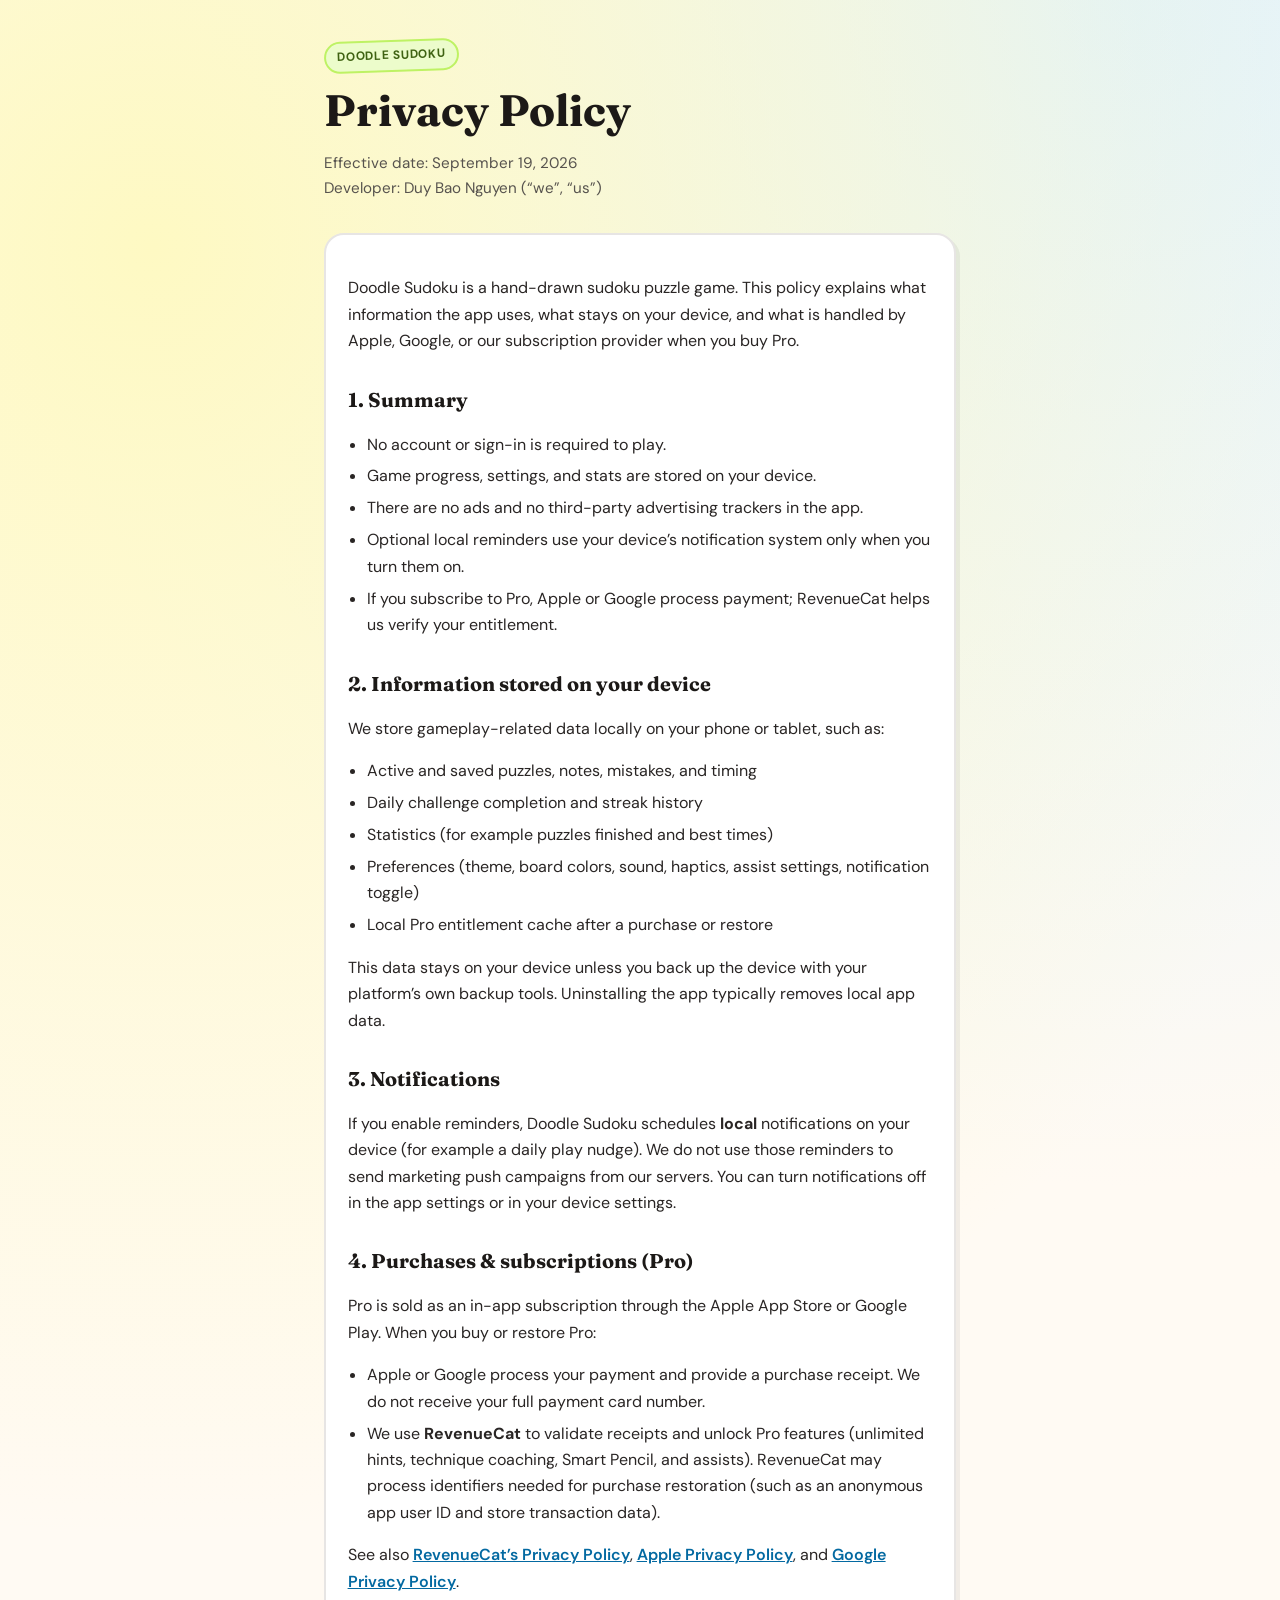
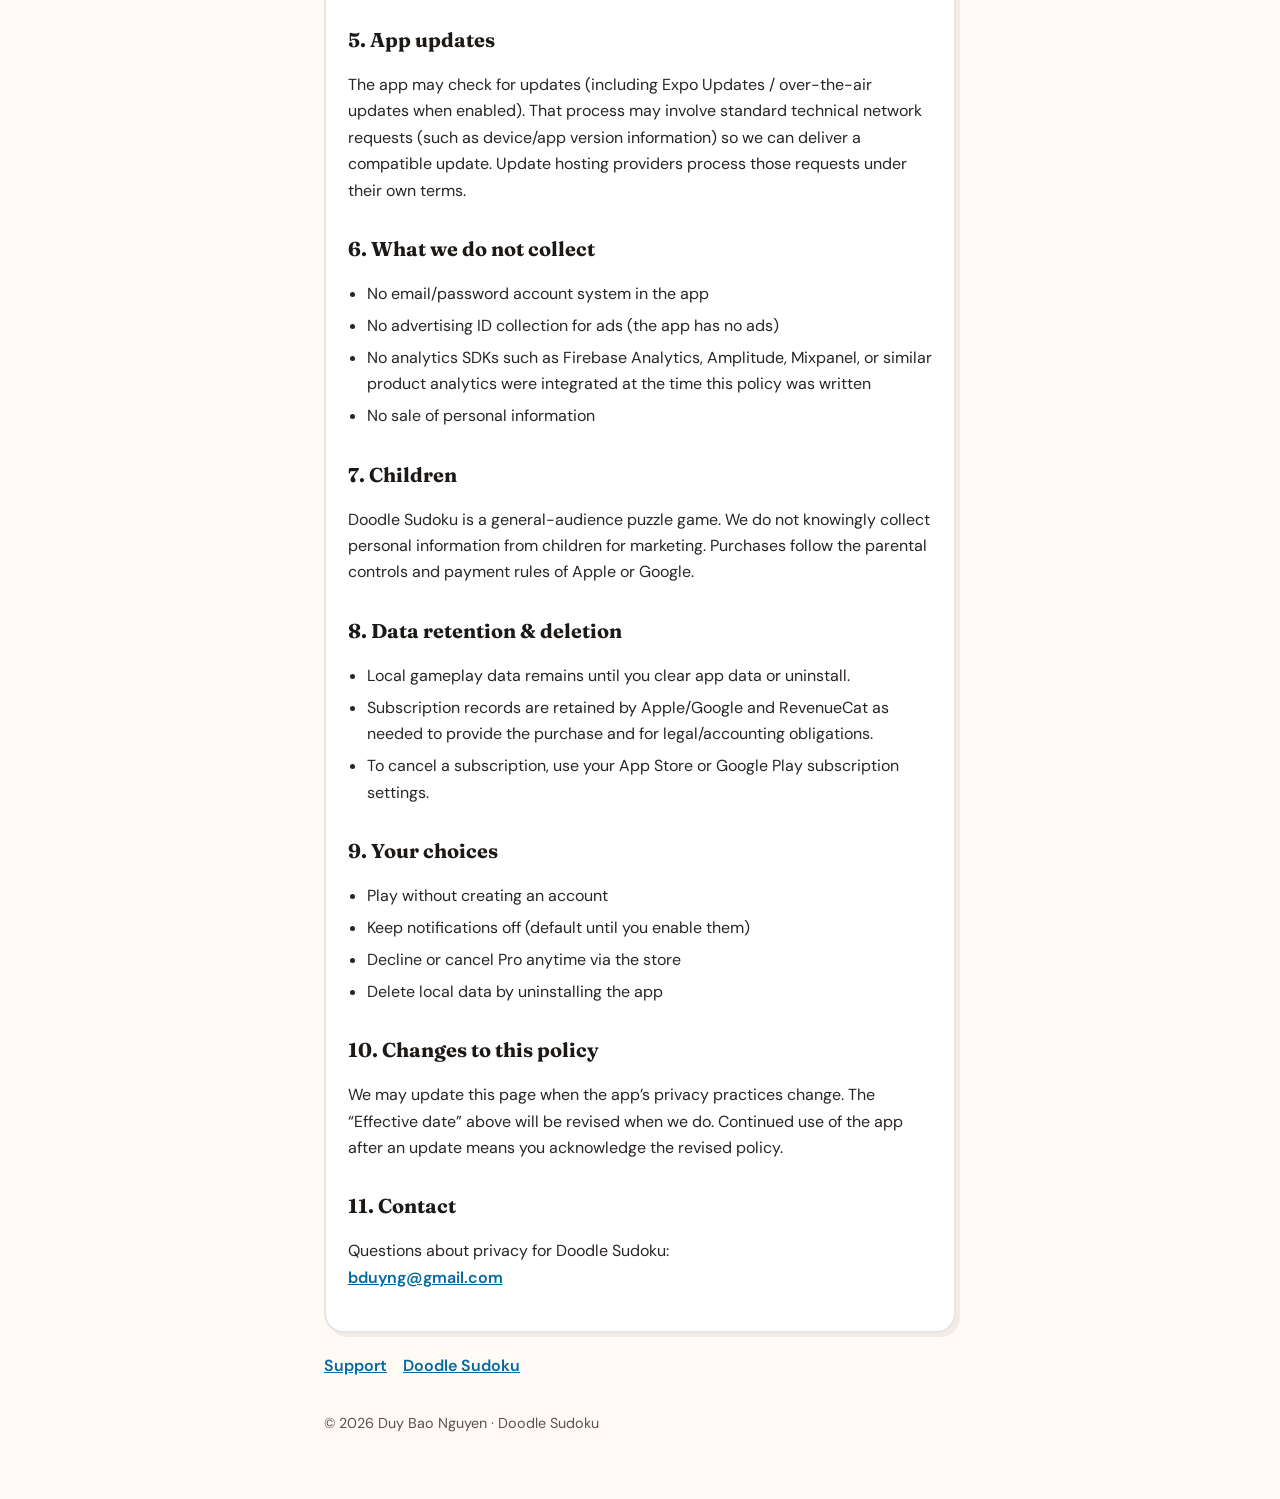
==== doodle-sudoku/privacy/index.html @ ee024f92 "Add Doodle Sudoku legal pages: doodle-sudoku/privacy/index.html" ====
<!DOCTYPE html>
<html lang="en">
  <head>
    <meta charset="utf-8" />
    <meta name="viewport" content="width=device-width, initial-scale=1" />
    <title>Privacy Policy — Doodle Sudoku</title>
    <meta
      name="description"
      content="Privacy Policy for Doodle Sudoku, a hand-drawn sudoku puzzle game by Duy Bao Nguyen."
    />
    <link rel="preconnect" href="https://fonts.googleapis.com" />
    <link rel="preconnect" href="https://fonts.gstatic.com" crossorigin />
    <link
      href="https://fonts.googleapis.com/css2?family=DM+Sans:ital,opsz,wght@0,9..40,400;0,9..40,600;0,9..40,700;1,9..40,400&family=Fraunces:opsz,wght@9..144,600;9..144,700&display=swap"
      rel="stylesheet"
    />
    <style>
      :root {
        --ink: #1c1917;
        --muted: #57534e;
        --paper: #fffaf3;
        --card: #ffffff;
        --line: #e7e5e4;
        --accent: #65a30d;
        --accent-soft: #ecfccb;
        --sky: #7dd3fc;
      }
      * {
        box-sizing: border-box;
      }
      body {
        margin: 0;
        font-family: "DM Sans", system-ui, sans-serif;
        color: var(--ink);
        background:
          radial-gradient(circle at 12% 8%, #fef9c3 0, transparent 42%),
          radial-gradient(circle at 88% 0%, #e0f2fe 0, transparent 36%),
          var(--paper);
        line-height: 1.65;
      }
      .wrap {
        max-width: 42rem;
        margin: 0 auto;
        padding: 2.5rem 1.25rem 4rem;
      }
      header {
        margin-bottom: 2rem;
      }
      .eyebrow {
        display: inline-block;
        font-size: 0.75rem;
        font-weight: 700;
        letter-spacing: 0.06em;
        text-transform: uppercase;
        color: #3f6212;
        background: var(--accent-soft);
        border: 2px solid #bef264;
        border-radius: 999px;
        padding: 0.25rem 0.7rem;
        transform: rotate(-2deg);
      }
      h1 {
        font-family: Fraunces, Georgia, serif;
        font-size: clamp(2rem, 5vw, 2.75rem);
        line-height: 1.15;
        margin: 0.85rem 0 0.5rem;
      }
      .meta {
        color: var(--muted);
        font-size: 0.95rem;
      }
      .card {
        background: var(--card);
        border: 2px solid var(--line);
        border-radius: 1.25rem;
        padding: 1.5rem 1.35rem;
        box-shadow: 4px 4px 0 rgba(28, 25, 23, 0.06);
      }
      h2 {
        font-family: Fraunces, Georgia, serif;
        font-size: 1.25rem;
        margin: 1.75rem 0 0.6rem;
      }
      p,
      li {
        color: #292524;
      }
      ul {
        padding-left: 1.2rem;
      }
      li + li {
        margin-top: 0.35rem;
      }
      a {
        color: #0369a1;
        font-weight: 600;
      }
      a:hover {
        text-decoration-thickness: 2px;
      }
      footer {
        margin-top: 2rem;
        color: var(--muted);
        font-size: 0.9rem;
      }
      .links {
        display: flex;
        gap: 1rem;
        flex-wrap: wrap;
        margin-top: 1.25rem;
      }
    </style>
  </head>
  <body>
    <main class="wrap">
      <header>
        <span class="eyebrow">Doodle Sudoku</span>
        <h1>Privacy Policy</h1>
        <p class="meta">
          Effective date: September 19, 2026<br />
          Developer: Duy Bao Nguyen (“we”, “us”)
        </p>
      </header>

      <article class="card">
        <p>
          Doodle Sudoku is a hand-drawn sudoku puzzle game. This policy explains
          what information the app uses, what stays on your device, and what is
          handled by Apple, Google, or our subscription provider when you buy
          Pro.
        </p>

        <h2>1. Summary</h2>
        <ul>
          <li>No account or sign-in is required to play.</li>
          <li>Game progress, settings, and stats are stored on your device.</li>
          <li>There are no ads and no third-party advertising trackers in the app.</li>
          <li>
            Optional local reminders use your device’s notification system only
            when you turn them on.
          </li>
          <li>
            If you subscribe to Pro, Apple or Google process payment; RevenueCat
            helps us verify your entitlement.
          </li>
        </ul>

        <h2>2. Information stored on your device</h2>
        <p>We store gameplay-related data locally on your phone or tablet, such as:</p>
        <ul>
          <li>Active and saved puzzles, notes, mistakes, and timing</li>
          <li>Daily challenge completion and streak history</li>
          <li>Statistics (for example puzzles finished and best times)</li>
          <li>
            Preferences (theme, board colors, sound, haptics, assist settings,
            notification toggle)
          </li>
          <li>Local Pro entitlement cache after a purchase or restore</li>
        </ul>
        <p>
          This data stays on your device unless you back up the device with your
          platform’s own backup tools. Uninstalling the app typically removes
          local app data.
        </p>

        <h2>3. Notifications</h2>
        <p>
          If you enable reminders, Doodle Sudoku schedules
          <strong>local</strong> notifications on your device (for example a
          daily play nudge). We do not use those reminders to send marketing
          push campaigns from our servers. You can turn notifications off in the
          app settings or in your device settings.
        </p>

        <h2>4. Purchases &amp; subscriptions (Pro)</h2>
        <p>
          Pro is sold as an in-app subscription through the Apple App Store or
          Google Play. When you buy or restore Pro:
        </p>
        <ul>
          <li>
            Apple or Google process your payment and provide a purchase receipt.
            We do not receive your full payment card number.
          </li>
          <li>
            We use <strong>RevenueCat</strong> to validate receipts and unlock
            Pro features (unlimited hints, technique coaching, Smart Pencil, and
            assists). RevenueCat may process identifiers needed for purchase
            restoration (such as an anonymous app user ID and store transaction
            data).
          </li>
        </ul>
        <p>
          See also
          <a href="https://www.revenuecat.com/privacy" rel="noopener noreferrer"
            >RevenueCat’s Privacy Policy</a
          >,
          <a
            href="https://www.apple.com/legal/privacy/"
            rel="noopener noreferrer"
            >Apple Privacy Policy</a
          >, and
          <a href="https://policies.google.com/privacy" rel="noopener noreferrer"
            >Google Privacy Policy</a
          >.
        </p>

        <h2>5. App updates</h2>
        <p>
          The app may check for updates (including Expo Updates / over-the-air
          updates when enabled). That process may involve standard technical
          network requests (such as device/app version information) so we can
          deliver a compatible update. Update hosting providers process those
          requests under their own terms.
        </p>

        <h2>6. What we do not collect</h2>
        <ul>
          <li>No email/password account system in the app</li>
          <li>No advertising ID collection for ads (the app has no ads)</li>
          <li>
            No analytics SDKs such as Firebase Analytics, Amplitude, Mixpanel,
            or similar product analytics were integrated at the time this policy
            was written
          </li>
          <li>No sale of personal information</li>
        </ul>

        <h2>7. Children</h2>
        <p>
          Doodle Sudoku is a general-audience puzzle game. We do not knowingly
          collect personal information from children for marketing. Purchases
          follow the parental controls and payment rules of Apple or Google.
        </p>

        <h2>8. Data retention &amp; deletion</h2>
        <ul>
          <li>
            Local gameplay data remains until you clear app data or uninstall.
          </li>
          <li>
            Subscription records are retained by Apple/Google and RevenueCat as
            needed to provide the purchase and for legal/accounting obligations.
          </li>
          <li>
            To cancel a subscription, use your App Store or Google Play
            subscription settings.
          </li>
        </ul>

        <h2>9. Your choices</h2>
        <ul>
          <li>Play without creating an account</li>
          <li>Keep notifications off (default until you enable them)</li>
          <li>Decline or cancel Pro anytime via the store</li>
          <li>Delete local data by uninstalling the app</li>
        </ul>

        <h2>10. Changes to this policy</h2>
        <p>
          We may update this page when the app’s privacy practices change. The
          “Effective date” above will be revised when we do. Continued use of
          the app after an update means you acknowledge the revised policy.
        </p>

        <h2>11. Contact</h2>
        <p>
          Questions about privacy for Doodle Sudoku:<br />
          <a href="mailto:bduyng@gmail.com">bduyng@gmail.com</a>
        </p>
      </article>

      <div class="links">
        <a href="../support/">Support</a>
        <a href="../">Doodle Sudoku</a>
      </div>

      <footer>
        © 2026 Duy Bao Nguyen · Doodle Sudoku
      </footer>
    </main>
  </body>
</html>
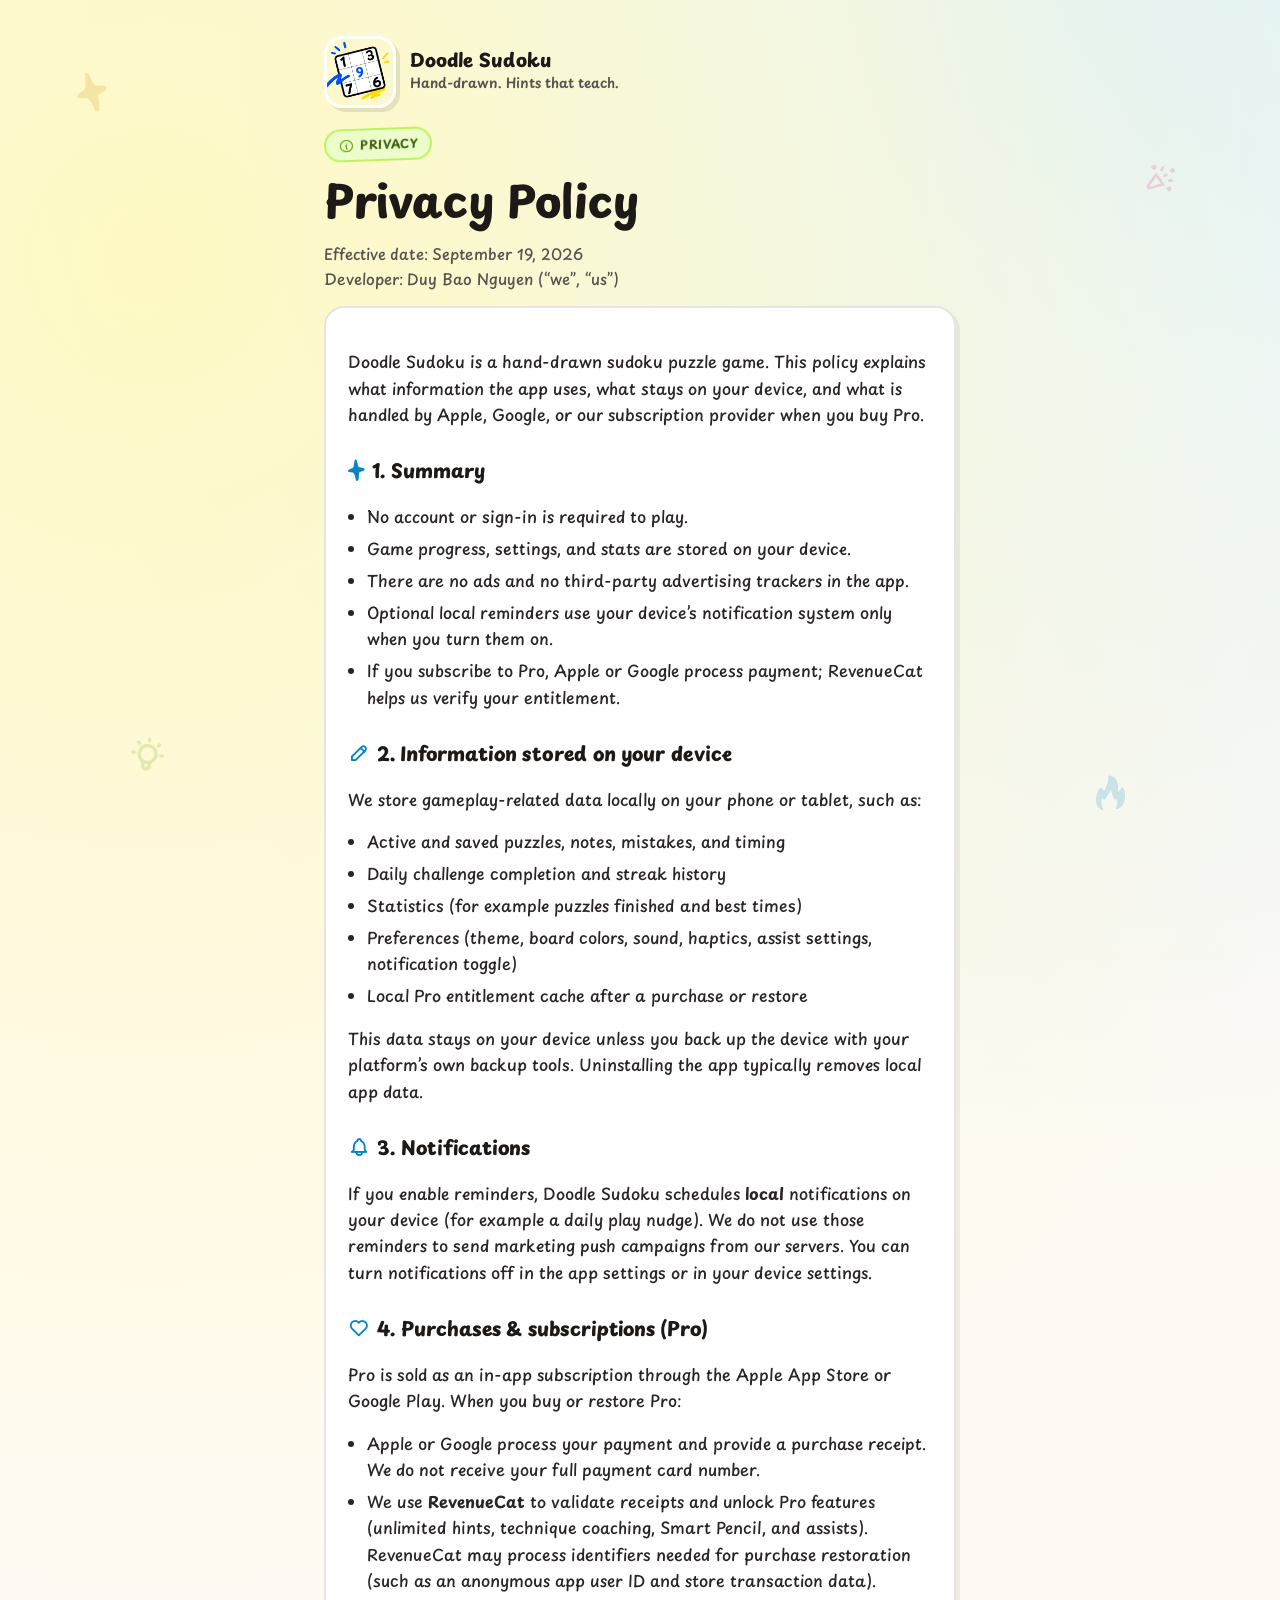
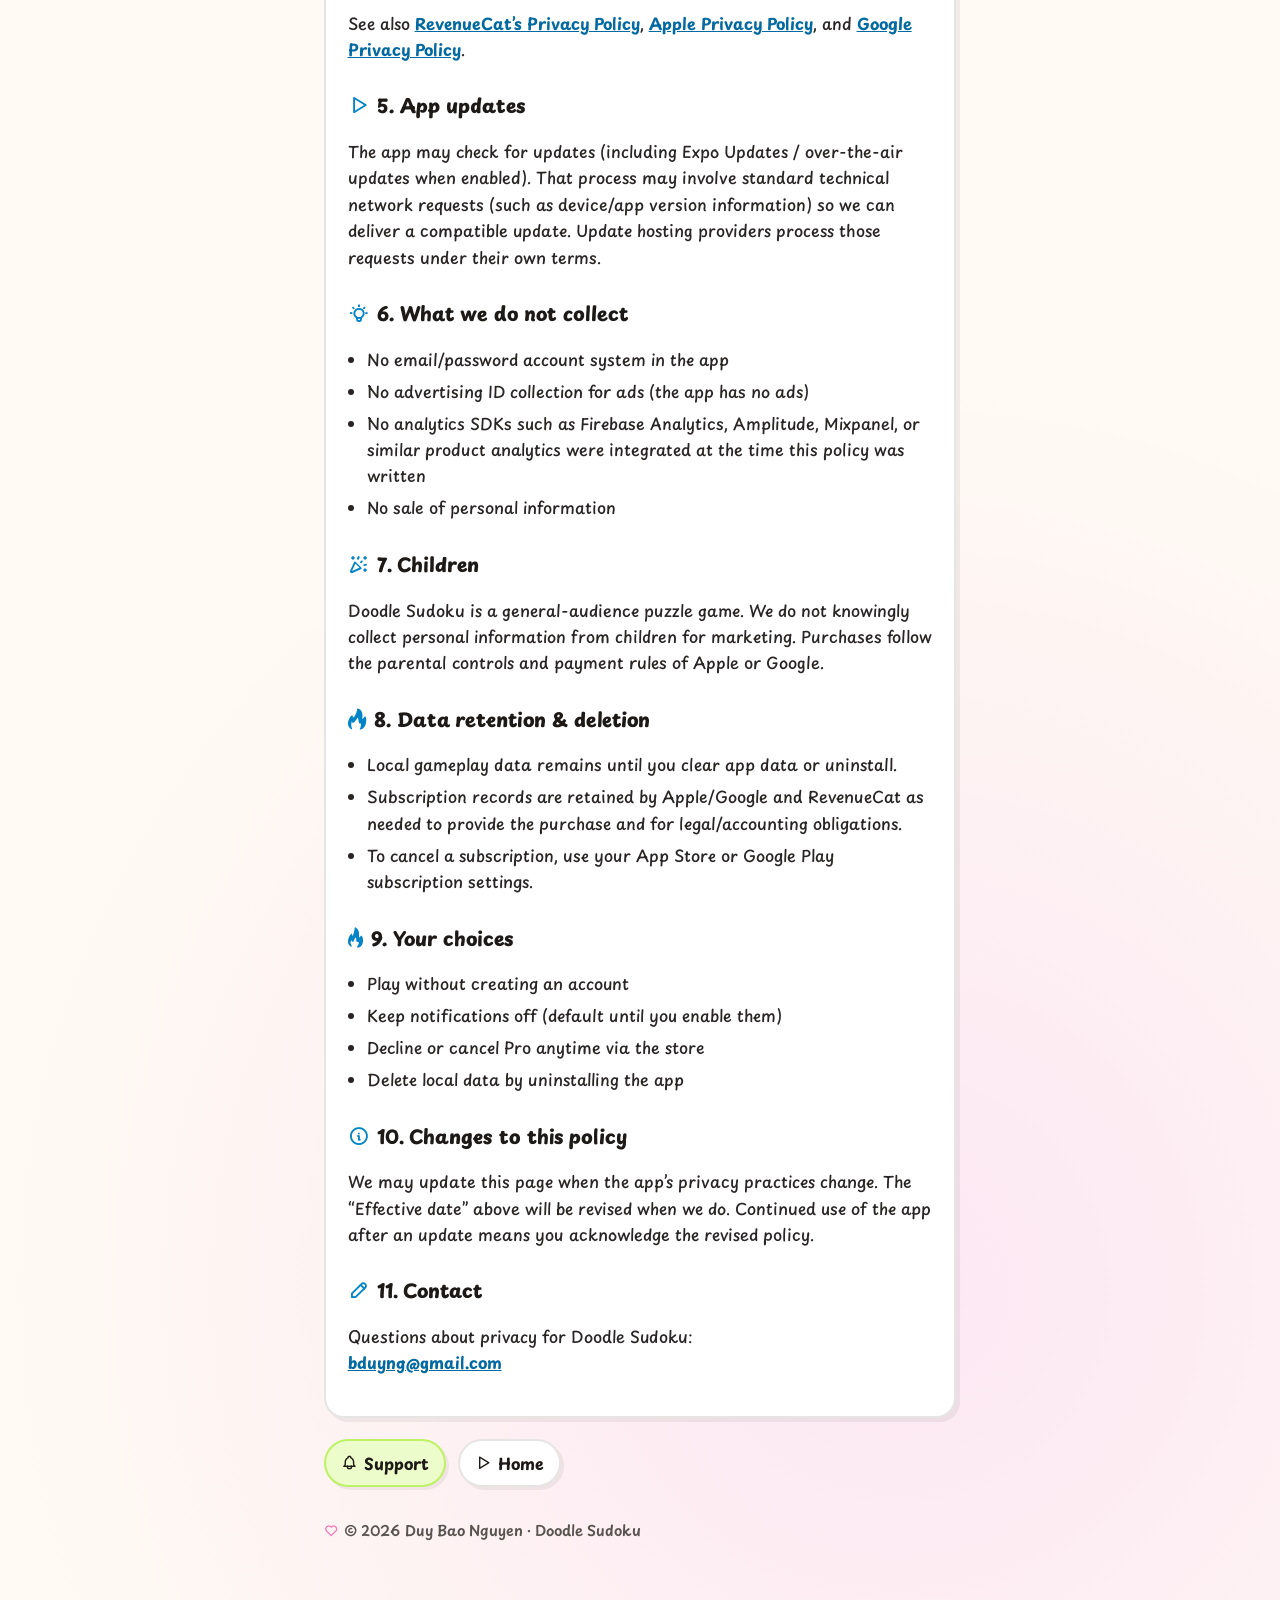
==== commit d7563e12: "Brand Doodle Sudoku Pages with app icon, Playpen Sans, nanoicons (doodle-sudoku/privacy/index.html)" ====
--- a/doodle-sudoku/privacy/index.html
+++ b/doodle-sudoku/privacy/index.html
@@ -8,113 +8,35 @@
       name="description"
       content="Privacy Policy for Doodle Sudoku, a hand-drawn sudoku puzzle game by Duy Bao Nguyen."
     />
+    <link rel="icon" type="image/png" href="../assets/favicon.png" />
+    <link rel="apple-touch-icon" href="../assets/app-icon.png" />
     <link rel="preconnect" href="https://fonts.googleapis.com" />
     <link rel="preconnect" href="https://fonts.gstatic.com" crossorigin />
     <link
-      href="https://fonts.googleapis.com/css2?family=DM+Sans:ital,opsz,wght@0,9..40,400;0,9..40,600;0,9..40,700;1,9..40,400&family=Fraunces:opsz,wght@9..144,600;9..144,700&display=swap"
+      href="https://fonts.googleapis.com/css2?family=Playpen+Sans:wght@400;500;600;700;800&display=swap"
       rel="stylesheet"
     />
-    <style>
-      :root {
-        --ink: #1c1917;
-        --muted: #57534e;
-        --paper: #fffaf3;
-        --card: #ffffff;
-        --line: #e7e5e4;
-        --accent: #65a30d;
-        --accent-soft: #ecfccb;
-        --sky: #7dd3fc;
-      }
-      * {
-        box-sizing: border-box;
-      }
-      body {
-        margin: 0;
-        font-family: "DM Sans", system-ui, sans-serif;
-        color: var(--ink);
-        background:
-          radial-gradient(circle at 12% 8%, #fef9c3 0, transparent 42%),
-          radial-gradient(circle at 88% 0%, #e0f2fe 0, transparent 36%),
-          var(--paper);
-        line-height: 1.65;
-      }
-      .wrap {
-        max-width: 42rem;
-        margin: 0 auto;
-        padding: 2.5rem 1.25rem 4rem;
-      }
-      header {
-        margin-bottom: 2rem;
-      }
-      .eyebrow {
-        display: inline-block;
-        font-size: 0.75rem;
-        font-weight: 700;
-        letter-spacing: 0.06em;
-        text-transform: uppercase;
-        color: #3f6212;
-        background: var(--accent-soft);
-        border: 2px solid #bef264;
-        border-radius: 999px;
-        padding: 0.25rem 0.7rem;
-        transform: rotate(-2deg);
-      }
-      h1 {
-        font-family: Fraunces, Georgia, serif;
-        font-size: clamp(2rem, 5vw, 2.75rem);
-        line-height: 1.15;
-        margin: 0.85rem 0 0.5rem;
-      }
-      .meta {
-        color: var(--muted);
-        font-size: 0.95rem;
-      }
-      .card {
-        background: var(--card);
-        border: 2px solid var(--line);
-        border-radius: 1.25rem;
-        padding: 1.5rem 1.35rem;
-        box-shadow: 4px 4px 0 rgba(28, 25, 23, 0.06);
-      }
-      h2 {
-        font-family: Fraunces, Georgia, serif;
-        font-size: 1.25rem;
-        margin: 1.75rem 0 0.6rem;
-      }
-      p,
-      li {
-        color: #292524;
-      }
-      ul {
-        padding-left: 1.2rem;
-      }
-      li + li {
-        margin-top: 0.35rem;
-      }
-      a {
-        color: #0369a1;
-        font-weight: 600;
-      }
-      a:hover {
-        text-decoration-thickness: 2px;
-      }
-      footer {
-        margin-top: 2rem;
-        color: var(--muted);
-        font-size: 0.9rem;
-      }
-      .links {
-        display: flex;
-        gap: 1rem;
-        flex-wrap: wrap;
-        margin-top: 1.25rem;
-      }
-    </style>
+    <link rel="stylesheet" href="../assets/shared.css" />
   </head>
   <body>
+    <div class="floaters" aria-hidden="true">
+      <span class="icon icon-sparkle a"></span>
+      <span class="icon icon-confetti b"></span>
+      <span class="icon icon-bulb c"></span>
+      <span class="icon icon-streak d"></span>
+    </div>
+
     <main class="wrap">
+      <div class="brand">
+        <img src="../assets/app-icon.png" width="72" height="72" alt="Doodle Sudoku app icon" />
+        <div class="brand-text">
+          <div class="brand-name">Doodle Sudoku</div>
+          <div class="brand-tag">Hand-drawn. Hints that teach.</div>
+        </div>
+      </div>
+
       <header>
-        <span class="eyebrow">Doodle Sudoku</span>
+        <span class="eyebrow"><span class="icon icon-info"></span> Privacy</span>
         <h1>Privacy Policy</h1>
         <p class="meta">
           Effective date: September 19, 2026<br />
@@ -130,7 +52,7 @@
           Pro.
         </p>
 
-        <h2>1. Summary</h2>
+        <h2><span class="icon icon-sparkle"></span> 1. Summary</h2>
         <ul>
           <li>No account or sign-in is required to play.</li>
           <li>Game progress, settings, and stats are stored on your device.</li>
@@ -145,7 +67,7 @@
           </li>
         </ul>
 
-        <h2>2. Information stored on your device</h2>
+        <h2><span class="icon icon-pencil"></span> 2. Information stored on your device</h2>
         <p>We store gameplay-related data locally on your phone or tablet, such as:</p>
         <ul>
           <li>Active and saved puzzles, notes, mistakes, and timing</li>
@@ -163,7 +85,7 @@
           local app data.
         </p>
 
-        <h2>3. Notifications</h2>
+        <h2><span class="icon icon-bell"></span> 3. Notifications</h2>
         <p>
           If you enable reminders, Doodle Sudoku schedules
           <strong>local</strong> notifications on your device (for example a
@@ -172,7 +94,7 @@
           app settings or in your device settings.
         </p>
 
-        <h2>4. Purchases &amp; subscriptions (Pro)</h2>
+        <h2><span class="icon icon-heart"></span> 4. Purchases &amp; subscriptions (Pro)</h2>
         <p>
           Pro is sold as an in-app subscription through the Apple App Store or
           Google Play. When you buy or restore Pro:
@@ -205,7 +127,7 @@
           >.
         </p>
 
-        <h2>5. App updates</h2>
+        <h2><span class="icon icon-play"></span> 5. App updates</h2>
         <p>
           The app may check for updates (including Expo Updates / over-the-air
           updates when enabled). That process may involve standard technical
@@ -214,7 +136,7 @@
           requests under their own terms.
         </p>
 
-        <h2>6. What we do not collect</h2>
+        <h2><span class="icon icon-bulb"></span> 6. What we do not collect</h2>
         <ul>
           <li>No email/password account system in the app</li>
           <li>No advertising ID collection for ads (the app has no ads)</li>
@@ -226,14 +148,14 @@
           <li>No sale of personal information</li>
         </ul>
 
-        <h2>7. Children</h2>
+        <h2><span class="icon icon-confetti"></span> 7. Children</h2>
         <p>
           Doodle Sudoku is a general-audience puzzle game. We do not knowingly
           collect personal information from children for marketing. Purchases
           follow the parental controls and payment rules of Apple or Google.
         </p>
 
-        <h2>8. Data retention &amp; deletion</h2>
+        <h2><span class="icon icon-streak"></span> 8. Data retention &amp; deletion</h2>
         <ul>
           <li>
             Local gameplay data remains until you clear app data or uninstall.
@@ -248,7 +170,7 @@
           </li>
         </ul>
 
-        <h2>9. Your choices</h2>
+        <h2><span class="icon icon-fire"></span> 9. Your choices</h2>
         <ul>
           <li>Play without creating an account</li>
           <li>Keep notifications off (default until you enable them)</li>
@@ -256,14 +178,14 @@
           <li>Delete local data by uninstalling the app</li>
         </ul>
 
-        <h2>10. Changes to this policy</h2>
+        <h2><span class="icon icon-info"></span> 10. Changes to this policy</h2>
         <p>
           We may update this page when the app’s privacy practices change. The
           “Effective date” above will be revised when we do. Continued use of
           the app after an update means you acknowledge the revised policy.
         </p>
 
-        <h2>11. Contact</h2>
+        <h2><span class="icon icon-pencil"></span> 11. Contact</h2>
         <p>
           Questions about privacy for Doodle Sudoku:<br />
           <a href="mailto:bduyng@gmail.com">bduyng@gmail.com</a>
@@ -271,11 +193,14 @@
       </article>
 
       <div class="links">
-        <a href="../support/">Support</a>
-        <a href="../">Doodle Sudoku</a>
+        <a class="primary" href="../support/"
+          ><span class="icon icon-bell"></span> Support</a
+        >
+        <a href="../"><span class="icon icon-play"></span> Home</a>
       </div>
 
       <footer>
+        <span class="icon icon-heart"></span>
         © 2026 Duy Bao Nguyen · Doodle Sudoku
       </footer>
     </main>
--- a/doodle-sudoku/assets/shared.css
+++ b/doodle-sudoku/assets/shared.css
@@ -0,0 +1,333 @@
+@font-face {
+  font-family: "ui";
+  src: url("./ui.ttf") format("truetype");
+  font-weight: normal;
+  font-style: normal;
+  font-display: block;
+}
+
+:root {
+  --ink: #1c1917;
+  --muted: #57534e;
+  --paper: #fffaf3;
+  --card: #ffffff;
+  --line: #e7e5e4;
+  --lime: #bef264;
+  --lime-soft: #ecfccb;
+  --sky: #7dd3fc;
+  --sky-soft: #e0f2fe;
+  --pink: #f472b6;
+  --yellow: #fde047;
+}
+
+* {
+  box-sizing: border-box;
+}
+
+body {
+  margin: 0;
+  font-family: "Playpen Sans", system-ui, sans-serif;
+  color: var(--ink);
+  background:
+    radial-gradient(circle at 12% 8%, #fef9c3 0, transparent 42%),
+    radial-gradient(circle at 88% 0%, #e0f2fe 0, transparent 36%),
+    radial-gradient(circle at 70% 90%, #fce7f3 0, transparent 30%),
+    var(--paper);
+  line-height: 1.65;
+}
+
+.icon {
+  font-family: "ui", sans-serif;
+  font-style: normal;
+  font-weight: normal;
+  line-height: 1;
+  display: inline-block;
+  vertical-align: -0.12em;
+  speak: never;
+  -webkit-font-smoothing: antialiased;
+}
+
+.icon-bulb::before {
+  content: "\e927";
+}
+.icon-bell::before {
+  content: "\e90e";
+}
+.icon-confetti::before {
+  content: "\e94b";
+}
+.icon-fire::before {
+  content: "\e952";
+}
+.icon-info::before {
+  content: "\e962";
+}
+.icon-heart::before {
+  content: "\e961";
+}
+.icon-pencil::before {
+  content: "\e969";
+}
+.icon-sparkle::before {
+  content: "\e975";
+}
+.icon-streak::before {
+  content: "\e94f";
+}
+.icon-play::before {
+  content: "\e96c";
+}
+
+.wrap {
+  max-width: 42rem;
+  margin: 0 auto;
+  padding: 2.25rem 1.25rem 4rem;
+}
+
+.brand {
+  display: flex;
+  align-items: center;
+  gap: 0.85rem;
+  margin-bottom: 1.25rem;
+}
+
+.brand img {
+  width: 72px;
+  height: 72px;
+  border-radius: 18px;
+  border: 3px solid #fff;
+  box-shadow: 4px 4px 0 rgba(28, 25, 23, 0.1);
+}
+
+.brand-text {
+  display: flex;
+  flex-direction: column;
+  gap: 0.15rem;
+}
+
+.brand-name {
+  font-weight: 800;
+  font-size: 1.15rem;
+  line-height: 1.1;
+}
+
+.brand-tag {
+  color: var(--muted);
+  font-size: 0.85rem;
+  font-weight: 600;
+}
+
+.eyebrow {
+  display: inline-flex;
+  align-items: center;
+  gap: 0.35rem;
+  font-size: 0.75rem;
+  font-weight: 700;
+  letter-spacing: 0.04em;
+  text-transform: uppercase;
+  color: #3f6212;
+  background: var(--lime-soft);
+  border: 2px solid var(--lime);
+  border-radius: 999px;
+  padding: 0.3rem 0.75rem;
+  transform: rotate(-2deg);
+  width: fit-content;
+}
+
+.eyebrow .icon {
+  font-size: 1rem;
+  color: #65a30d;
+}
+
+h1 {
+  font-weight: 800;
+  font-size: clamp(2rem, 5vw, 2.75rem);
+  line-height: 1.15;
+  margin: 0.85rem 0 0.5rem;
+}
+
+.meta {
+  color: var(--muted);
+  font-size: 0.95rem;
+  font-weight: 500;
+}
+
+.card {
+  background: var(--card);
+  border: 2px solid var(--line);
+  border-radius: 1.25rem;
+  padding: 1.5rem 1.35rem;
+  box-shadow: 4px 4px 0 rgba(28, 25, 23, 0.06);
+}
+
+h2 {
+  display: flex;
+  align-items: center;
+  gap: 0.45rem;
+  font-weight: 800;
+  font-size: 1.2rem;
+  margin: 1.75rem 0 0.6rem;
+}
+
+h2 .icon {
+  font-size: 1.35rem;
+  color: #0284c7;
+}
+
+p,
+li {
+  color: #292524;
+  font-weight: 500;
+}
+
+ul {
+  padding-left: 1.2rem;
+}
+
+li + li {
+  margin-top: 0.35rem;
+}
+
+a {
+  color: #0369a1;
+  font-weight: 700;
+}
+
+a:hover {
+  text-decoration-thickness: 2px;
+}
+
+.links {
+  display: flex;
+  gap: 0.75rem;
+  flex-wrap: wrap;
+  margin-top: 1.35rem;
+}
+
+.links a {
+  display: inline-flex;
+  align-items: center;
+  gap: 0.35rem;
+  text-decoration: none;
+  background: #fff;
+  border: 2px solid var(--line);
+  border-radius: 999px;
+  padding: 0.55rem 0.95rem;
+  box-shadow: 3px 3px 0 rgba(28, 25, 23, 0.06);
+  color: var(--ink);
+}
+
+.links a.primary {
+  background: var(--lime-soft);
+  border-color: var(--lime);
+}
+
+.links a .icon {
+  font-size: 1.05rem;
+}
+
+footer {
+  margin-top: 2rem;
+  color: var(--muted);
+  font-size: 0.9rem;
+  font-weight: 600;
+  display: flex;
+  align-items: center;
+  gap: 0.4rem;
+}
+
+footer .icon {
+  color: #f472b6;
+}
+
+/* Home / support helpers */
+.hero {
+  text-align: center;
+  min-height: 100vh;
+  display: grid;
+  place-items: center;
+  padding: 2rem 1.25rem;
+}
+
+.hero-inner {
+  max-width: 28rem;
+}
+
+.hero .app-icon {
+  width: 112px;
+  height: 112px;
+  border-radius: 28px;
+  border: 4px solid #fff;
+  box-shadow: 6px 6px 0 rgba(28, 25, 23, 0.1);
+  margin-bottom: 1rem;
+}
+
+.hero h1 {
+  margin: 0.4rem 0 0.6rem;
+}
+
+.hero p {
+  margin: 0 auto 1.5rem;
+}
+
+.btn {
+  display: inline-flex;
+  align-items: center;
+  gap: 0.4rem;
+  margin-top: 1rem;
+  background: var(--sky-soft);
+  border: 2px solid var(--sky);
+  border-radius: 999px;
+  padding: 0.7rem 1.15rem;
+  text-decoration: none;
+  color: #0c4a6e;
+  font-weight: 800;
+}
+
+.floaters {
+  position: fixed;
+  inset: 0;
+  pointer-events: none;
+  overflow: hidden;
+  z-index: 0;
+}
+
+.floaters .icon {
+  position: absolute;
+  opacity: 0.18;
+  font-size: 2.5rem;
+  color: #0c4a6e;
+}
+
+.floaters .a {
+  top: 8%;
+  left: 6%;
+  color: #ca8a04;
+  transform: rotate(-12deg);
+}
+.floaters .b {
+  top: 18%;
+  right: 8%;
+  color: #db2777;
+  font-size: 2rem;
+  transform: rotate(10deg);
+}
+.floaters .c {
+  bottom: 14%;
+  left: 10%;
+  color: #65a30d;
+  transform: rotate(8deg);
+}
+.floaters .d {
+  bottom: 10%;
+  right: 12%;
+  color: #0284c7;
+  font-size: 2.2rem;
+  transform: rotate(-6deg);
+}
+
+main,
+.hero-inner {
+  position: relative;
+  z-index: 1;
+}
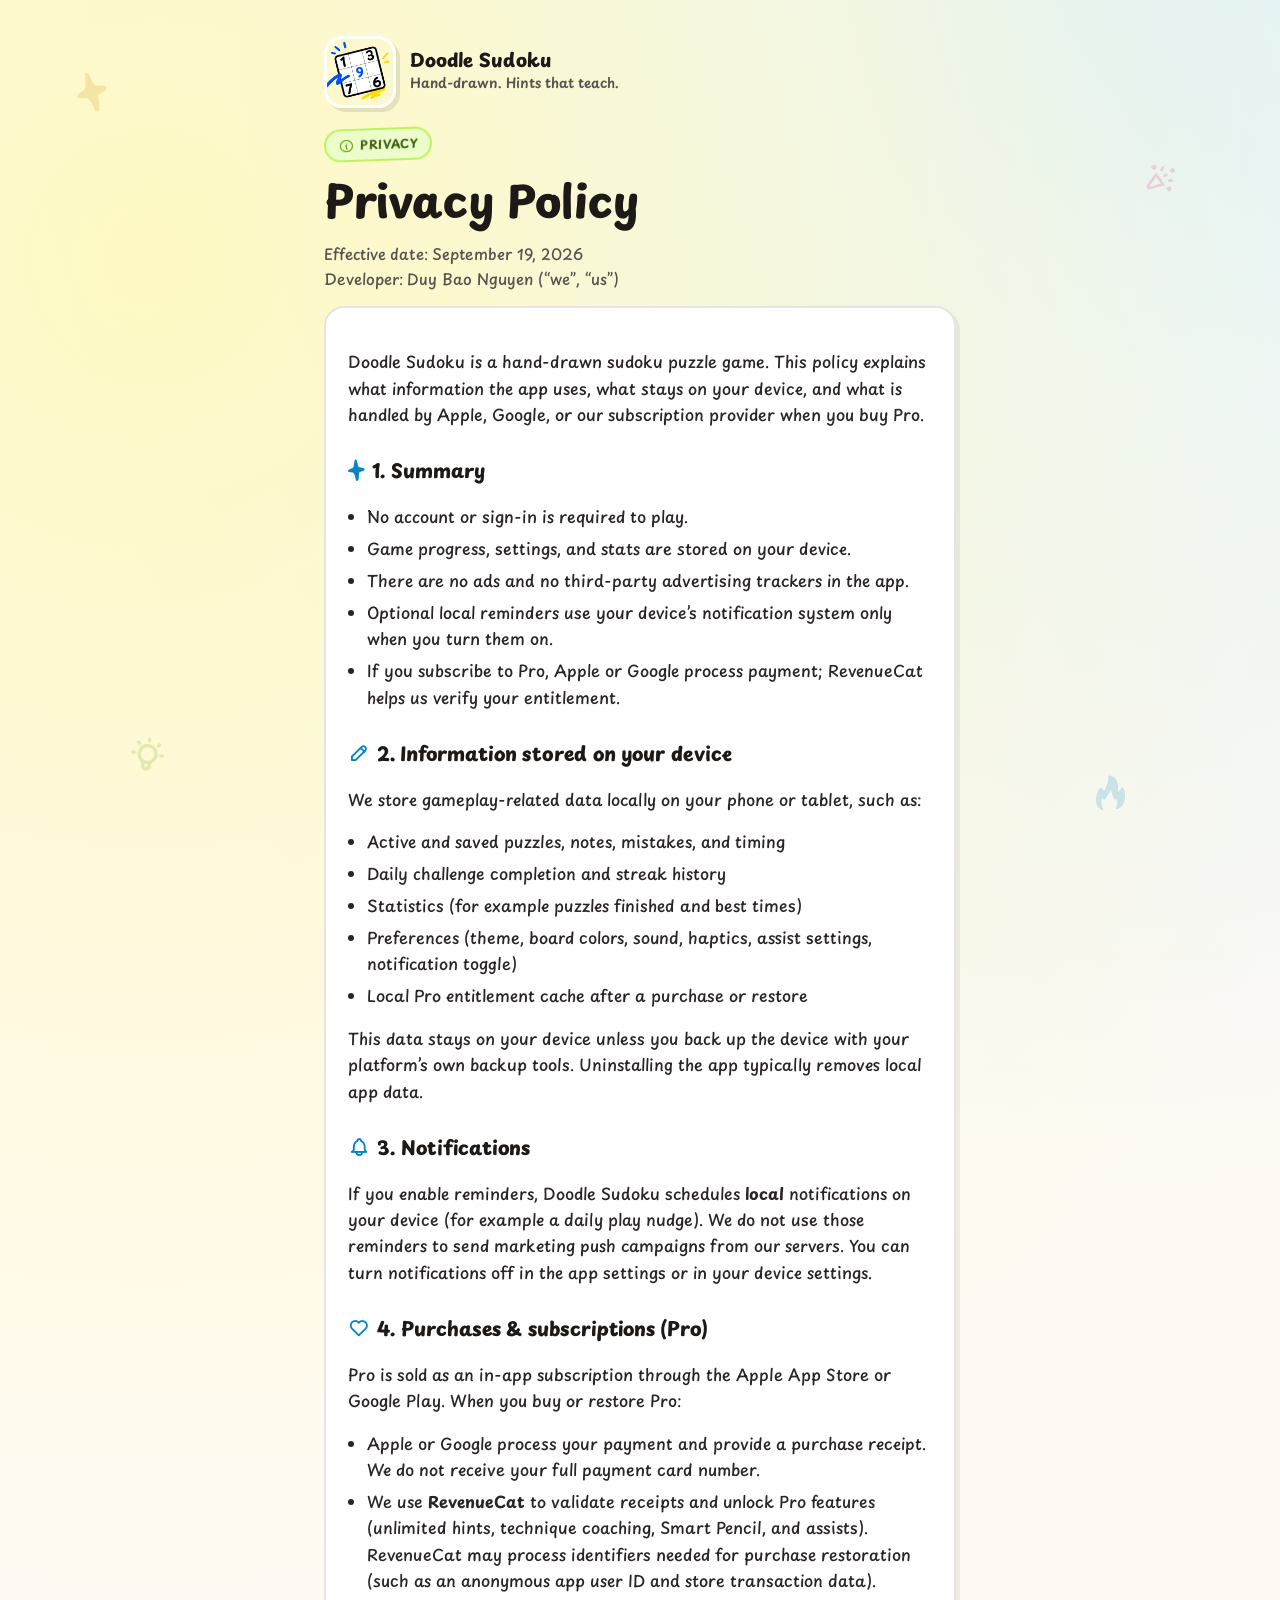
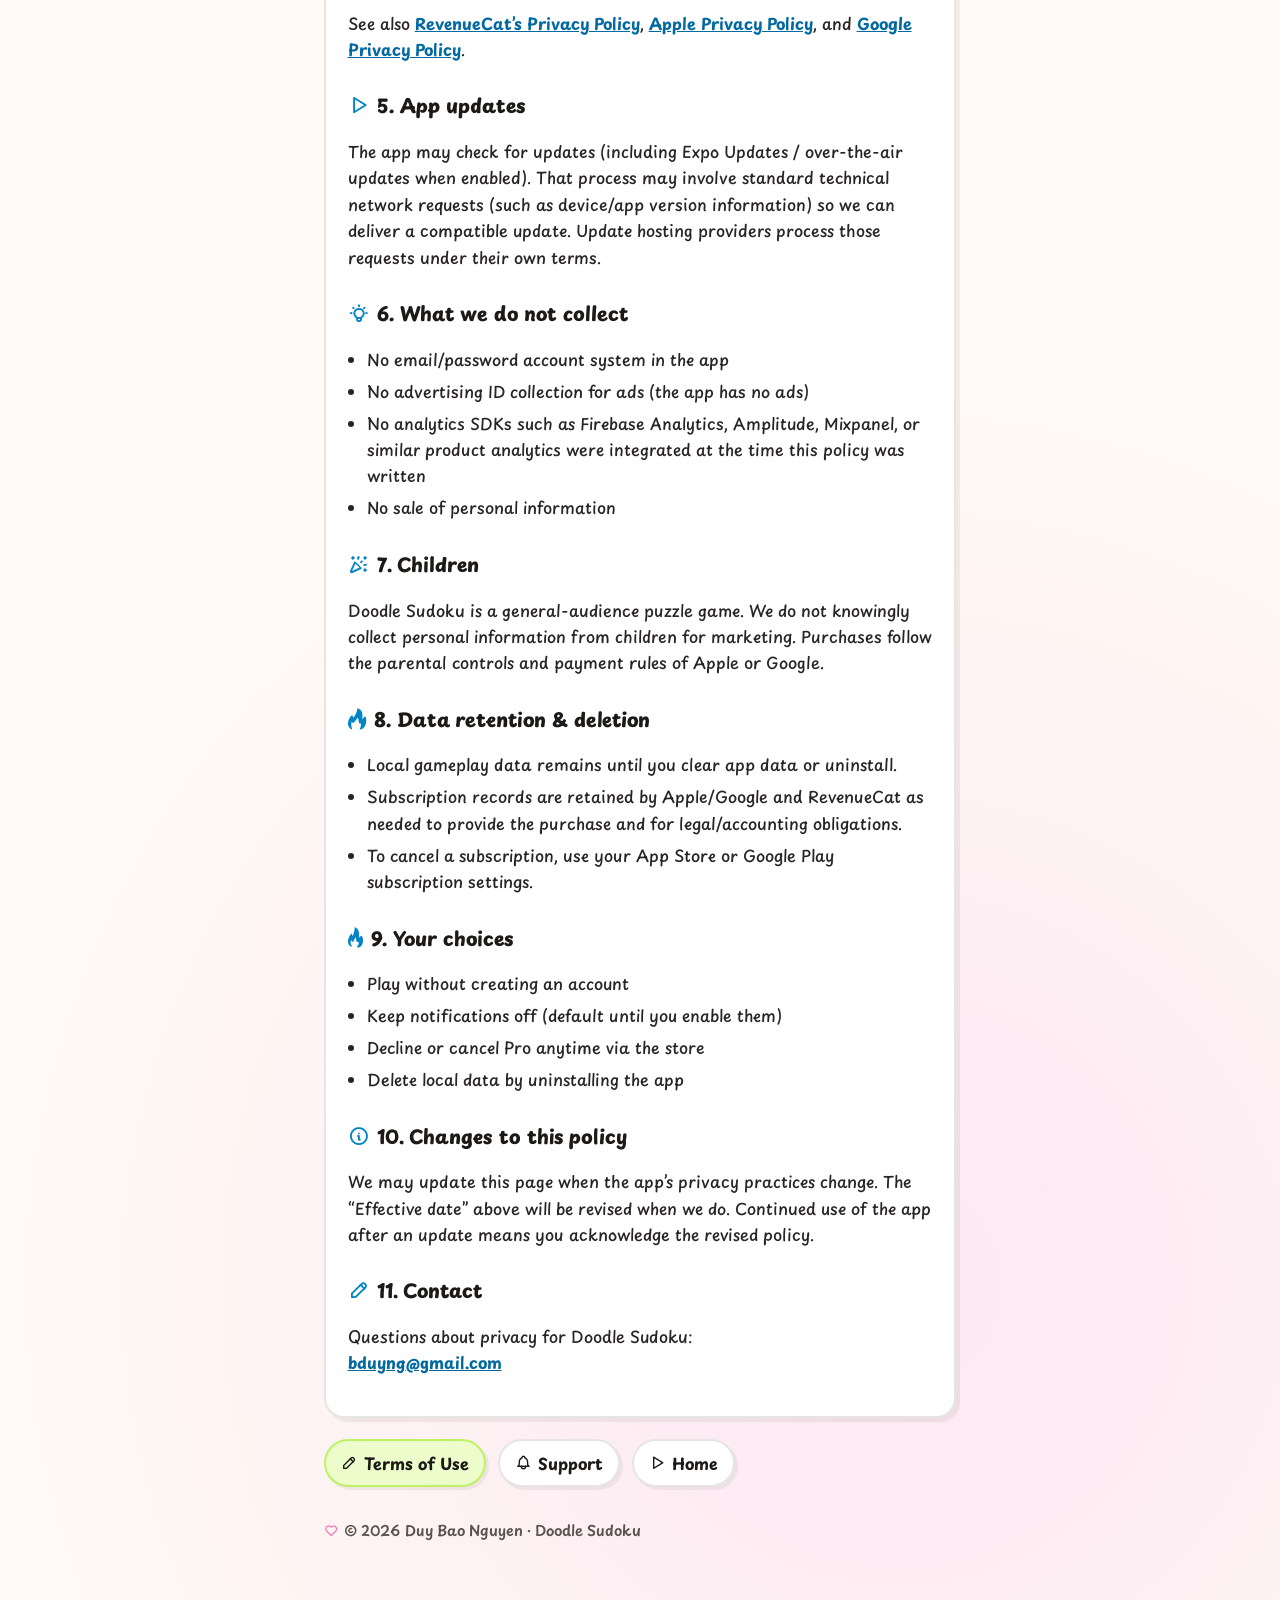
==== commit abe3f612: "Add Doodle Sudoku Terms of Use for App Store subscription review. Co-authored-by: Cursor <cursoragen" ====
--- a/doodle-sudoku/privacy/index.html
+++ b/doodle-sudoku/privacy/index.html
@@ -193,9 +193,10 @@
       </article>
 
       <div class="links">
-        <a class="primary" href="../support/"
-          ><span class="icon icon-bell"></span> Support</a
+        <a class="primary" href="../terms/"
+          ><span class="icon icon-pencil"></span> Terms of Use</a
         >
+        <a href="../support/"><span class="icon icon-bell"></span> Support</a>
         <a href="../"><span class="icon icon-play"></span> Home</a>
       </div>
 
